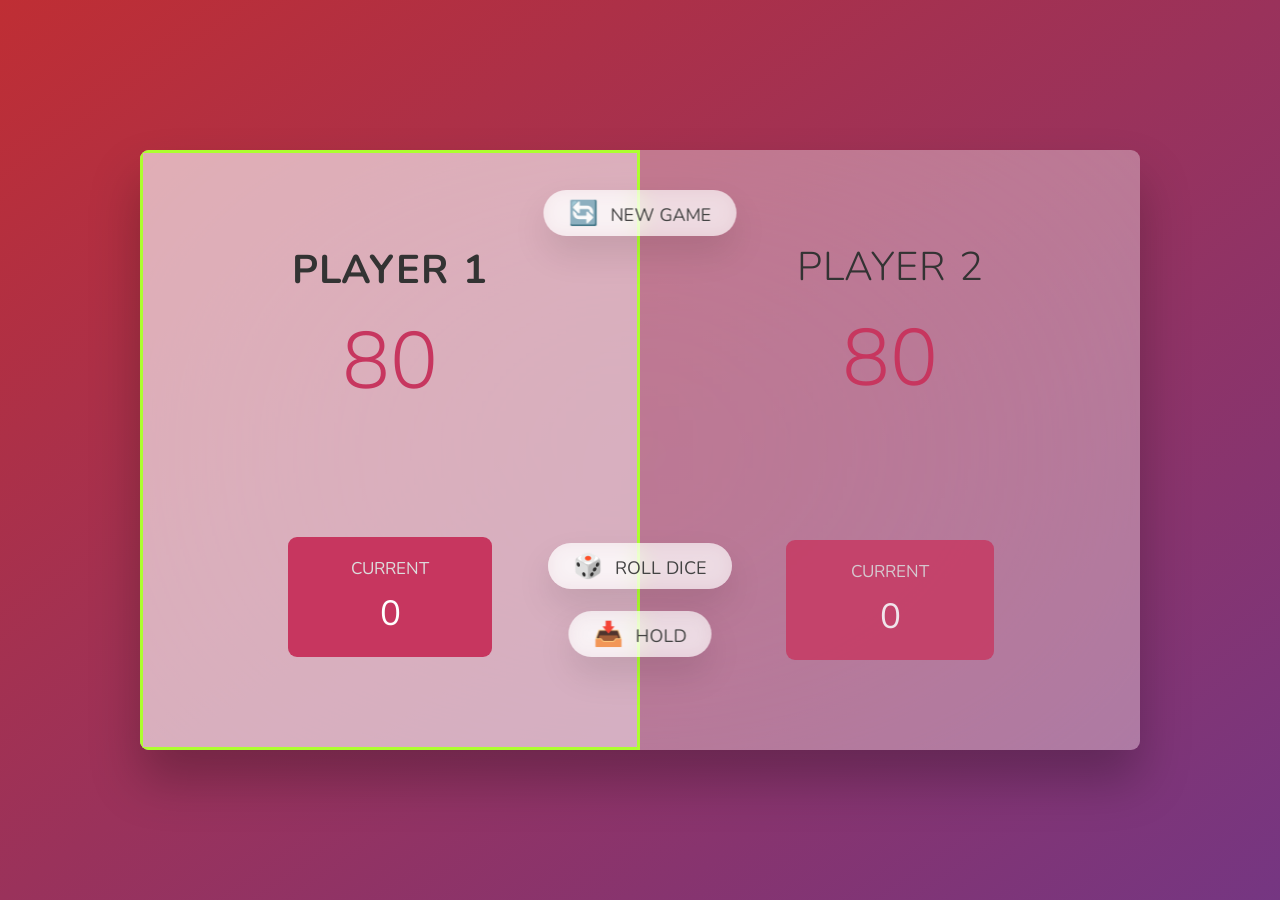
==== 07-Pig-Game/index.html @ da99fa4b "finish 86" ====
<!DOCTYPE html>
<html lang="en">
  <head>
    <meta charset="UTF-8" />
    <meta name="viewport" content="width=device-width, initial-scale=1.0" />
    <meta http-equiv="X-UA-Compatible" content="ie=edge" />
    <link rel="stylesheet" href="style.css" />
    <title>Pig Game</title>
  </head>
  <body>
    <main>
      <section class="player player--1">
        <h2 class="name" id="name--1"><!-- Player 1 --></h2>
        <p class="total-score" id="total-score--1"><!-- 0 --></p>
        <div class="current">
          <p class="current-label">Current</p>
          <p class="current-score" id="current-score--1"><!-- 0 --></p>
        </div>
      </section>

      <section class="player player--2">
        <h2 class="name" id="name--2"><!-- Player 2 --></h2>
        <p class="total-score" id="total-score--2"><!-- 0 --></p>
        <div class="current">
          <p class="current-label">Current</p>
          <p class="current-score" id="current-score--2"><!-- 0 --></p>
        </div>
      </section>

      <img src="dice-5.png" alt="Playing dice" class="dice" />
      <button class="btn btn--new">🔄 New game</button>
      <button class="btn btn--roll">🎲 Roll dice</button>
      <button class="btn btn--hold">📥 Hold</button>
    </main>
    <script src="script.js"></script>
  </body>
</html>
---- 07-Pig-Game/style.css ----
@import url("https://fonts.googleapis.com/css2?family=Nunito&display=swap");

* {
  margin: 0;
  padding: 0;
  box-sizing: inherit;
}

html {
  font-size: 62.5%;
  box-sizing: border-box;
}

body {
  font-family: "Nunito", sans-serif;
  font-weight: 400;
  height: 100vh;
  color: #333;
  background-image: linear-gradient(to top left, #753682 0%, #bf2e34 100%);
  display: flex;
  align-items: center;
  justify-content: center;
}

/* LAYOUT */
main {
  position: relative;
  width: 100rem;
  height: 60rem;
  background-color: rgba(255, 255, 255, 0.35);
  backdrop-filter: blur(200px);
  filter: blur();
  box-shadow: 0 3rem 5rem rgba(0, 0, 0, 0.25);
  border-radius: 9px;
  overflow: hidden;
  display: flex;
}

.player {
  flex: 50%;
  padding: 9rem;
  display: flex;
  flex-direction: column;
  align-items: center;
  transition: all 0.75s;
}

/* ELEMENTS */
.name {
  position: relative;
  font-size: 4rem;
  text-transform: uppercase;
  letter-spacing: 1px;
  word-spacing: 2px;
  font-weight: 300;
  margin-bottom: 1rem;
}

.total-score {
  font-size: 8rem;
  font-weight: 300;
  color: #c7365f;
  margin-bottom: auto;
}

.player--active {
  background-color: rgba(255, 255, 255, 0.4);
  border: greenyellow solid;
}
.player--active .name {
  font-weight: 700;
}
.player--active .score {
  font-weight: 400;
}

.player--active .current {
  opacity: 1;
}

.current {
  background-color: #c7365f;
  opacity: 0.8;
  border-radius: 9px;
  color: #fff;
  width: 65%;
  padding: 2rem;
  text-align: center;
  transition: all 0.75s;
}

.current-label {
  text-transform: uppercase;
  margin-bottom: 1rem;
  font-size: 1.7rem;
  color: #ddd;
}

.current-score {
  font-size: 3.5rem;
}

/* ABSOLUTE POSITIONED ELEMENTS */
.btn {
  position: absolute;
  left: 50%;
  transform: translateX(-50%);
  color: #444;
  background: none;
  border: none;
  font-family: inherit;
  font-size: 1.8rem;
  text-transform: uppercase;
  cursor: pointer;
  font-weight: 400;
  transition: all 0.2s;

  background-color: white;
  background-color: rgba(255, 255, 255, 0.6);
  backdrop-filter: blur(10px);

  padding: 0.7rem 2.5rem;
  border-radius: 50rem;
  box-shadow: 0 1.75rem 3.5rem rgba(0, 0, 0, 0.1);
}

.btn::first-letter {
  font-size: 2.4rem;
  display: inline-block;
  margin-right: 0.7rem;
}

.btn--new {
  top: 4rem;
}
.btn--roll {
  top: 39.3rem;
}
.btn--hold {
  top: 46.1rem;
}

.btn:active {
  transform: translate(-50%, 3px);
  box-shadow: 0 1rem 2rem rgba(0, 0, 0, 0.15);
}

.btn:focus {
  outline: none;
}

.dice {
  position: absolute;
  left: 50%;
  top: 16.5rem;
  transform: translateX(-50%);
  height: 10rem;
  box-shadow: 0 2rem 5rem rgba(0, 0, 0, 0.2);
}

.player--winner {
  background-color: #2f2f2f;
}

.player--winner .name {
  font-weight: 700;
  color: #c7365f;
}

.hidden {
  display: none;
}
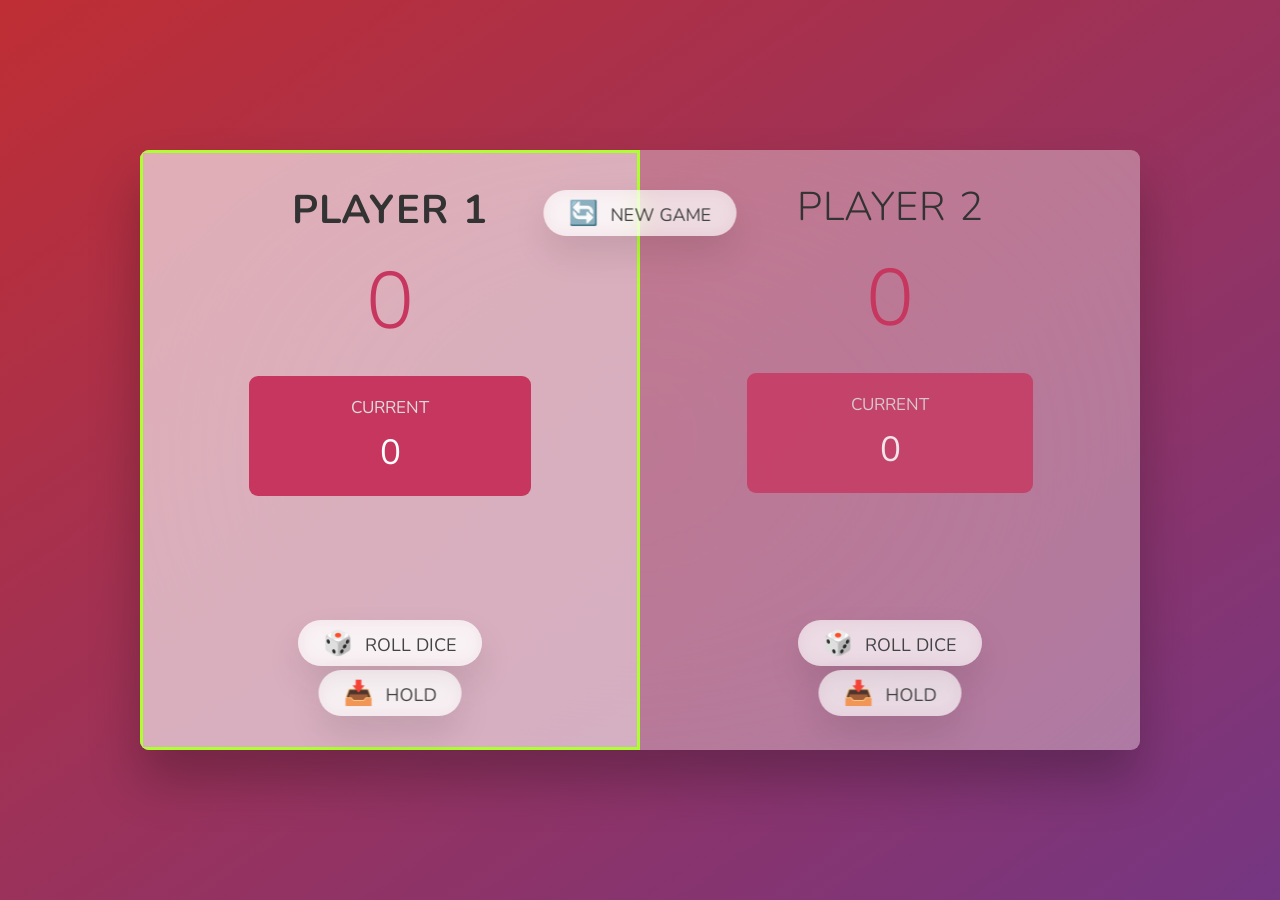
==== commit cf5d03af: "finish" ====
--- a/07-Pig-Game/index.html
+++ b/07-Pig-Game/index.html
@@ -16,6 +16,9 @@
           <p class="current-label">Current</p>
           <p class="current-score" id="current-score--1"><!-- 0 --></p>
         </div>
+        <img src="dice-5.png" alt="Playing dice" class="dice1" />
+        <button class="btn btn--roll1">🎲 Roll dice</button>
+        <button class="btn btn--hold1">📥 Hold</button>
       </section>
 
       <section class="player player--2">
@@ -25,12 +28,12 @@
           <p class="current-label">Current</p>
           <p class="current-score" id="current-score--2"><!-- 0 --></p>
         </div>
+        <img src="dice-5.png" alt="Playing dice" class="dice2" />
+        <button class="btn btn--roll2">🎲 Roll dice</button>
+        <button class="btn btn--hold2">📥 Hold</button>
       </section>
 
-      <img src="dice-5.png" alt="Playing dice" class="dice" />
       <button class="btn btn--new">🔄 New game</button>
-      <button class="btn btn--roll">🎲 Roll dice</button>
-      <button class="btn btn--hold">📥 Hold</button>
     </main>
     <script src="script.js"></script>
   </body>
--- a/07-Pig-Game/style.css
+++ b/07-Pig-Game/style.css
@@ -38,7 +38,7 @@
 
 .player {
   flex: 50%;
-  padding: 9rem;
+  padding: 3rem;
   display: flex;
   flex-direction: column;
   align-items: center;
@@ -60,7 +60,7 @@
   font-size: 8rem;
   font-weight: 300;
   color: #c7365f;
-  margin-bottom: auto;
+  margin-bottom: 20px;
 }
 
 .player--active {
@@ -87,6 +87,7 @@
   padding: 2rem;
   text-align: center;
   transition: all 0.75s;
+  margin-bottom: 10px;
 }
 
 .current-label {
@@ -133,11 +134,23 @@
 .btn--new {
   top: 4rem;
 }
-.btn--roll {
-  top: 39.3rem;
+
+.btn--roll1 {
+  top: 47rem;
+  left: 25rem;
 }
-.btn--hold {
-  top: 46.1rem;
+.btn--hold1 {
+  top: 52rem;
+  left: 25rem;
+}
+
+.btn--roll2 {
+  top: 47rem;
+  left: 75rem;
+}
+.btn--hold2 {
+  top: 52rem;
+  left: 75rem;
 }
 
 .btn:active {
@@ -149,11 +162,12 @@
   outline: none;
 }
 
-.dice {
-  position: absolute;
-  left: 50%;
-  top: 16.5rem;
-  transform: translateX(-50%);
+.dice1 {
+  height: 10rem;
+  box-shadow: 0 2rem 5rem rgba(0, 0, 0, 0.2);
+}
+
+.dice2 {
   height: 10rem;
   box-shadow: 0 2rem 5rem rgba(0, 0, 0, 0.2);
 }
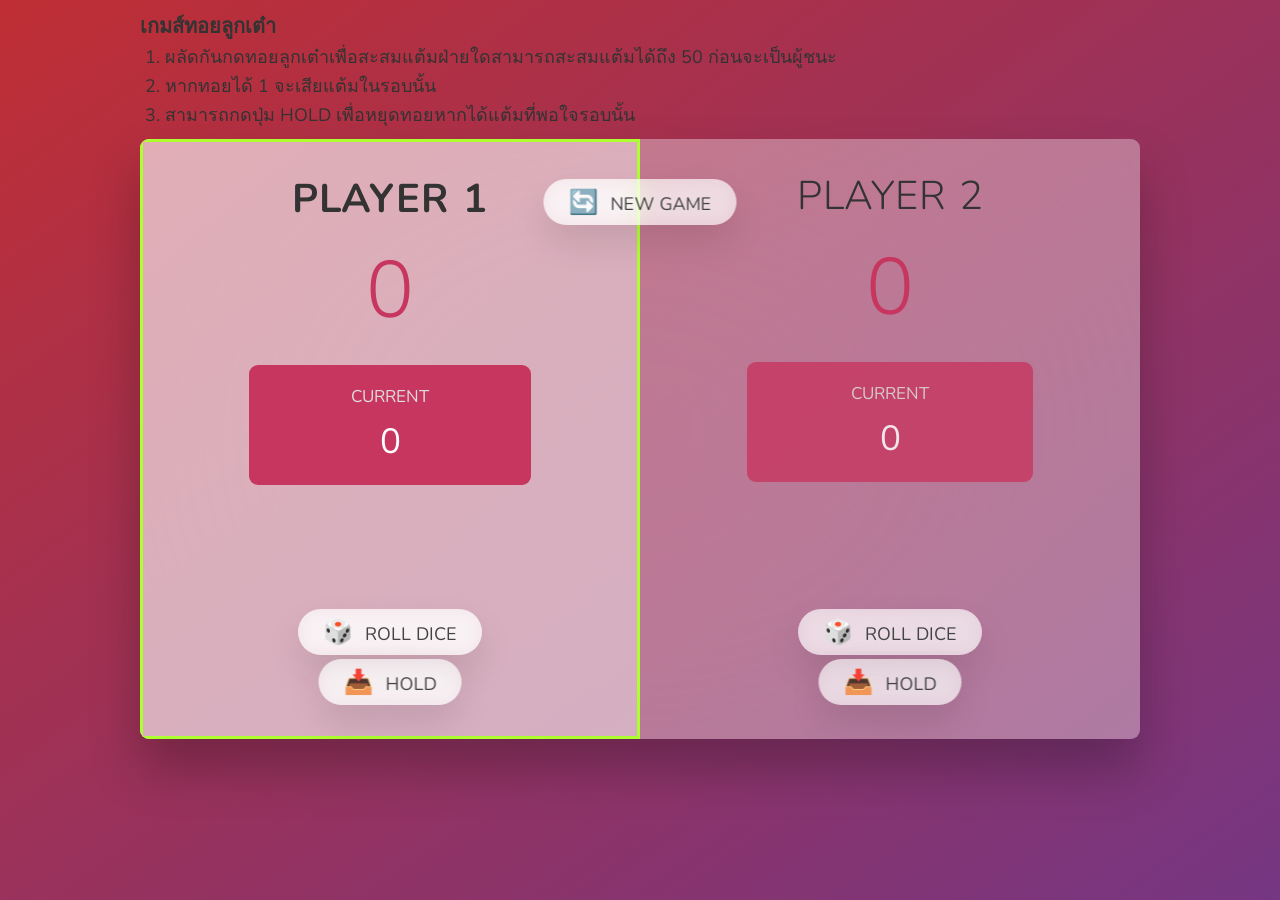
==== commit f485c472: "finish 98" ====
--- a/07-Pig-Game/index.html
+++ b/07-Pig-Game/index.html
@@ -7,7 +7,20 @@
     <link rel="stylesheet" href="style.css" />
     <title>Pig Game</title>
   </head>
+
   <body>
+    <div class="description">
+      <h1>เกมส์ทอยลูกเต๋า</h1>
+      <ol>
+        <li>
+          ผลัดกันกดทอยลูกเต๋าเพื่อสะสมแต้มฝ่ายใดสามารถสะสมแต้มได้ถึง 50
+          ก่อนจะเป็นผู้ชนะ
+        </li>
+        <li>หากทอยได้ 1 จะเสียแต้มในรอบนั้น</li>
+        <li>สามารถกดปุ่ม HOLD เพื่อหยุดทอยหากได้แต้มที่พอใจรอบนั้น</li>
+      </ol>
+    </div>
+
     <main>
       <section class="player player--1">
         <h2 class="name" id="name--1"><!-- Player 1 --></h2>
--- a/07-Pig-Game/style.css
+++ b/07-Pig-Game/style.css
@@ -17,9 +17,20 @@
   height: 100vh;
   color: #333;
   background-image: linear-gradient(to top left, #753682 0%, #bf2e34 100%);
-  display: flex;
-  align-items: center;
+  display: grid;
+  grid-template-rows: 1fr 10fr;
+  align-items: start;
   justify-content: center;
+}
+
+.description {
+  margin-top: 10px;
+  margin-bottom: 10px;
+}
+
+.description ol {
+  margin-left: 25px;
+  font-size: 18px;
 }
 
 /* LAYOUT */
